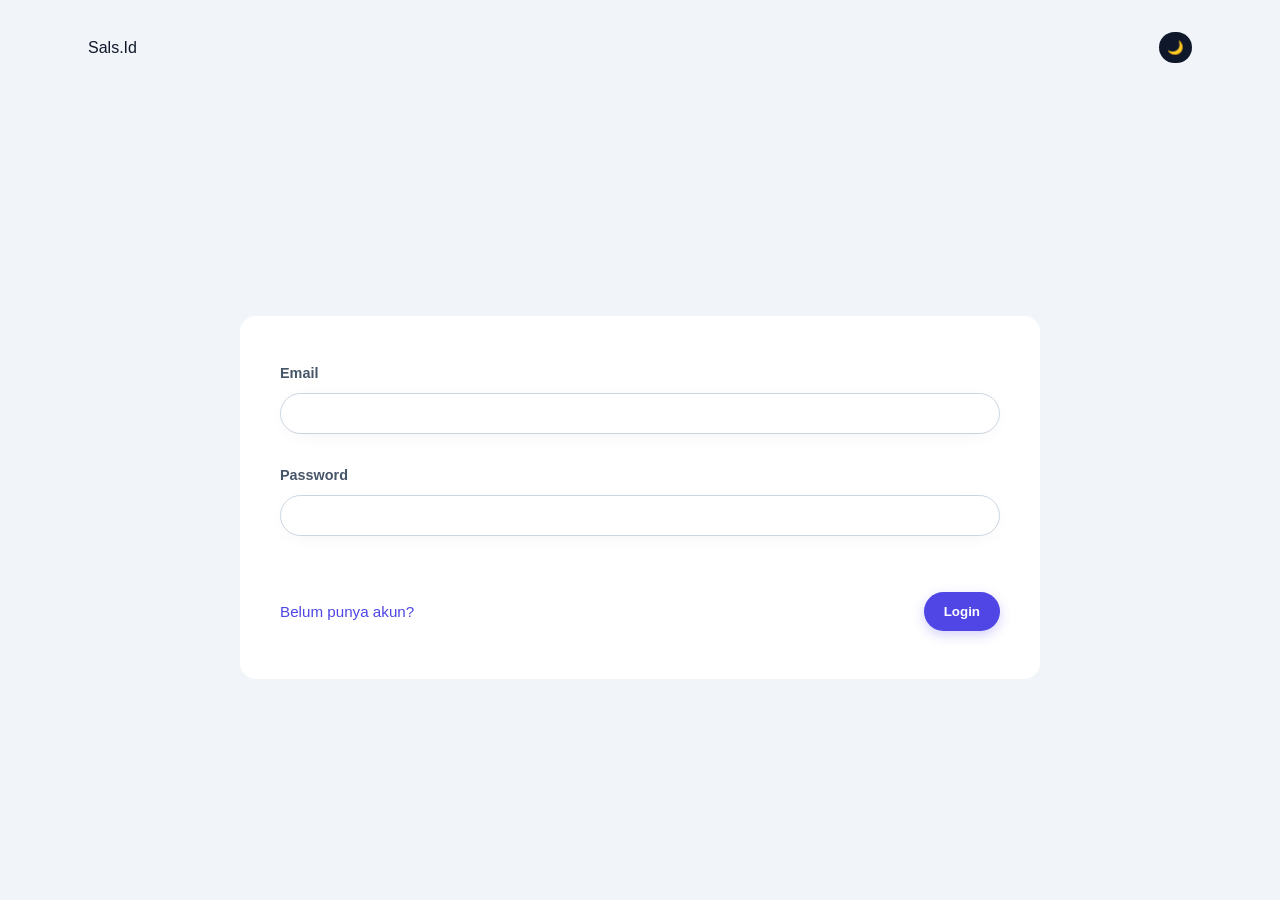
==== index.html @ 84b8e4a4 "first commit" ====
<!doctype html>
<html lang="en">
  <head>
    <meta charset="UTF-8" />
    <meta name="viewport" content="width=device-width, initial-scale=1.0" />
    <link rel="stylesheet" href="style.css" />
    <title>Fake-Login</title>
  </head>
  <body>
    <header class="site-header">
      <div class="container header-inner">
        <span>Sals.Id</span>
        <button id="darkBtn" class="circle-btn">🌙</button>
      </div>
    </header>

    <main class="box-login">
      <div class="container">
        <form id="loginForm">
          <div class="login-container">
            <div class="email-container">
              <label for="loginEmail" class="email-text">Email</label>
              <input type="email" id="loginEmail" class="email-input" />
            </div>
            <div class="password-container">
              <label for="loginPassword" class="password-text">Password</label>
              <input
                type="password"
                id="loginPassword"
                class="password-input"
              />
            </div>
            <div class="button-container">
              <a href="register.html" id="signUp" class="sign-up"
                >Belum punya akun?</a
              >
              <button id="loginBtn" class="btn btn-primary" type="submit">
                Login
              </button>
            </div>
          </div>
        </form>
      </div>
    </main>

    <script src="script.js"></script>
  </body>
</html>
---- style.css ----
* {
  margin: 0;
  padding: 0;
  box-sizing: border-box;
}

:root {
  --primary: #6366f1;
  --primary-dark: #4f46e5;
  --primary-light: #a5b4fc;
  --secondary: #ec489a;
  --dark: #0f172a;
  --gray-800: #1e293b;
  --gray-600: #475569;
  --gray-400: #94a3b8;
  --gray-200: #e2e8f0;
  --gray-100: #f1f5f9;
  --gray-50: #f7f7f7;
  --white: #ffffff;

  --border-input: #cbd5e1;
  --focus-input: #3b82f6;

  --radius-sm: 1rem;
  --radius-pill: 999px;
}

body {
  min-height: 100vh;
  display: flex;
  flex-direction: column;
  font-family: Arial, Helvetica, sans-serif;
  background-color: var(--gray-100);
  color: var(--dark);
  transition: 0.3s ease;
}

body.dark-mode {
  background-color: var(--dark);
  color: var(--white);
}

body.dark-mode .circle-btn {
  background-color: var(--white);
}

body.dark-mode .login-container {
  background-color: var(--gray-800);
  color: var(--white);
}

body.dark-mode .email-container label,
body.dark-mode .password-container label,
body.dark-mode .confirm-password-container label {
  color: var(--white);
}

body.dark-mode .email-input,
body.dark-mode .password-input {
  background-color: var(--dark);
  border: 1px solid var(--gray-600)
}

.container {
  width: 100%;
  max-width: 1200px;
  margin-inline: auto;
  padding: 0 3rem;
}

.header-inner {
  display: flex;
  justify-content: space-between;
  align-items: center;
  padding: 2rem 3rem;
}

.box-login {
  flex: 1;
  display: flex;
  justify-content: center;
  align-items: center;
}

.login-container {
  display: flex;
  flex-direction: column;
  background-color: var(--white);
  gap: 2rem;
  padding: 3rem 2.5rem;
  width: 100%;
  margin-inline: auto;
  max-width: 800px;
  border-radius: var(--radius-sm);
}

.email-container label,
.password-container label,
.confirm-password-container label {
  display: inline-block;
  font-size: 0.9rem;
  font-weight: 600;
  margin-bottom: 0.5rem;
  color: var(--gray-600);
}

.email-input,
.password-input {
  width: 100%;
  margin-top: 0.25rem;
  padding: 0.75rem 1.25rem;
  border: 1px solid var(--border-input);
  box-shadow: 0 4px 24px -12px rgba(0, 0, 0, 0.12);
  border-radius: var(--radius-pill);
}

.email-input:focus,
.password-input:focus {
  outline: 1px solid var(--focus-input);
}

.button-container {
  display: flex;
  justify-content: space-between;
  align-items: center;
  margin-top: 1.5rem;
}

.btn {
  border: none;
  padding: 0.75rem 1.25rem;
  border-radius: var(--radius-pill);
  font-weight: 600;
  cursor: pointer;
  transition: 0.25s ease;
}

.btn-primary {
  color: var(--white);
  background-color: var(--primary-dark);
  box-shadow: 0 4px 12px rgba(79, 70, 229, 0.25);
}

.btn-primary:hover {
  background-color: var(--primary);
}

.circle-btn {
  background-color: var(--dark);
  padding: 0.5rem;
  border: none;
  border-radius: var(--radius-pill);
}

.sign-up {
  text-decoration: none;
  color: var(--primary-dark);
  font-size: 0.95rem;
  transition: 0.25s ease;
}

.sign-up:hover {
  color: var(--primary);
}
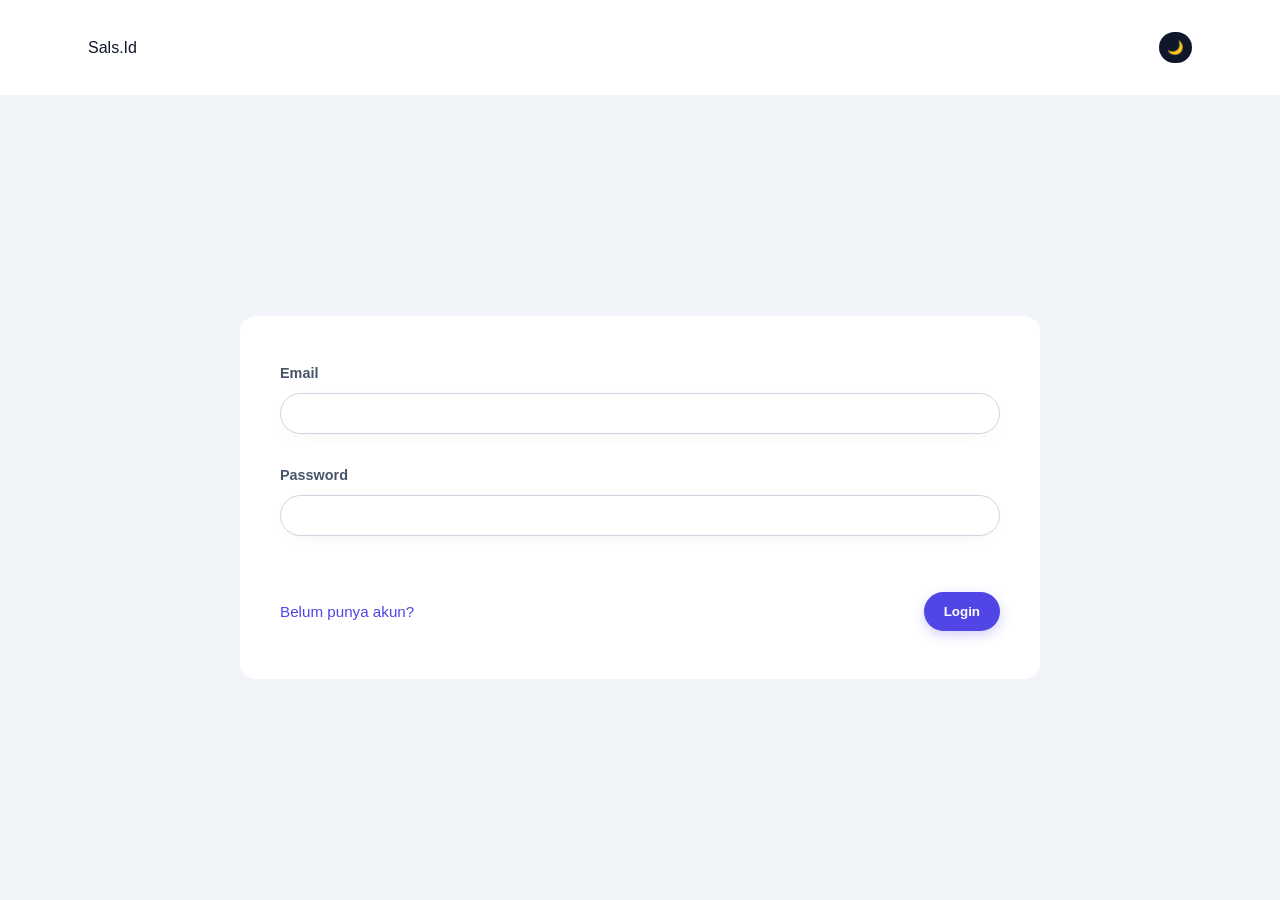
==== commit e4f74600: "feat: add dashboard and logout functionality" ====
--- a/index.html
+++ b/index.html
@@ -14,10 +14,10 @@
       </div>
     </header>
 
-    <main class="box-login">
+    <main class="box-position">
       <div class="container">
         <form id="loginForm">
-          <div class="login-container">
+          <div class="box-container">
             <div class="email-container">
               <label for="loginEmail" class="email-text">Email</label>
               <input type="email" id="loginEmail" class="email-input" />
--- a/style.css
+++ b/style.css
@@ -40,11 +40,16 @@
   color: var(--white);
 }
 
+body.dark-mode .site-header {
+  background-color: var(--gray-800);
+  color: var(--white);
+}
+
 body.dark-mode .circle-btn {
   background-color: var(--white);
 }
 
-body.dark-mode .login-container {
+body.dark-mode .box-container {
   background-color: var(--gray-800);
   color: var(--white);
 }
@@ -58,7 +63,8 @@
 body.dark-mode .email-input,
 body.dark-mode .password-input {
   background-color: var(--dark);
-  border: 1px solid var(--gray-600)
+  color: var(--white);
+  border: 1px solid var(--gray-600);
 }
 
 .container {
@@ -68,6 +74,11 @@
   padding: 0 3rem;
 }
 
+.site-header {
+  background-color: var(--white);
+  color: var(--dark);
+}
+
 .header-inner {
   display: flex;
   justify-content: space-between;
@@ -75,14 +86,14 @@
   padding: 2rem 3rem;
 }
 
-.box-login {
+.box-position {
   flex: 1;
   display: flex;
   justify-content: center;
   align-items: center;
 }
 
-.login-container {
+.box-container {
   display: flex;
   flex-direction: column;
   background-color: var(--white);
@@ -117,6 +128,16 @@
 .email-input:focus,
 .password-input:focus {
   outline: 1px solid var(--focus-input);
+}
+
+.title-dashboard{
+  margin-top: 2rem;
+  text-align: center;
+}
+
+.user-email{
+  margin-top: 1rem;
+  text-align: center;
 }
 
 .button-container {
@@ -162,3 +183,15 @@
 .sign-up:hover {
   color: var(--primary);
 }
+
+.logout-btn {
+  display: inline-block;
+  margin-top: 1.5rem;
+  text-decoration: none;
+  color: var(--primary-dark);
+  transition: 0.25s ease;
+}
+
+.logout-btn:hover {
+  color: var(--primary);
+}
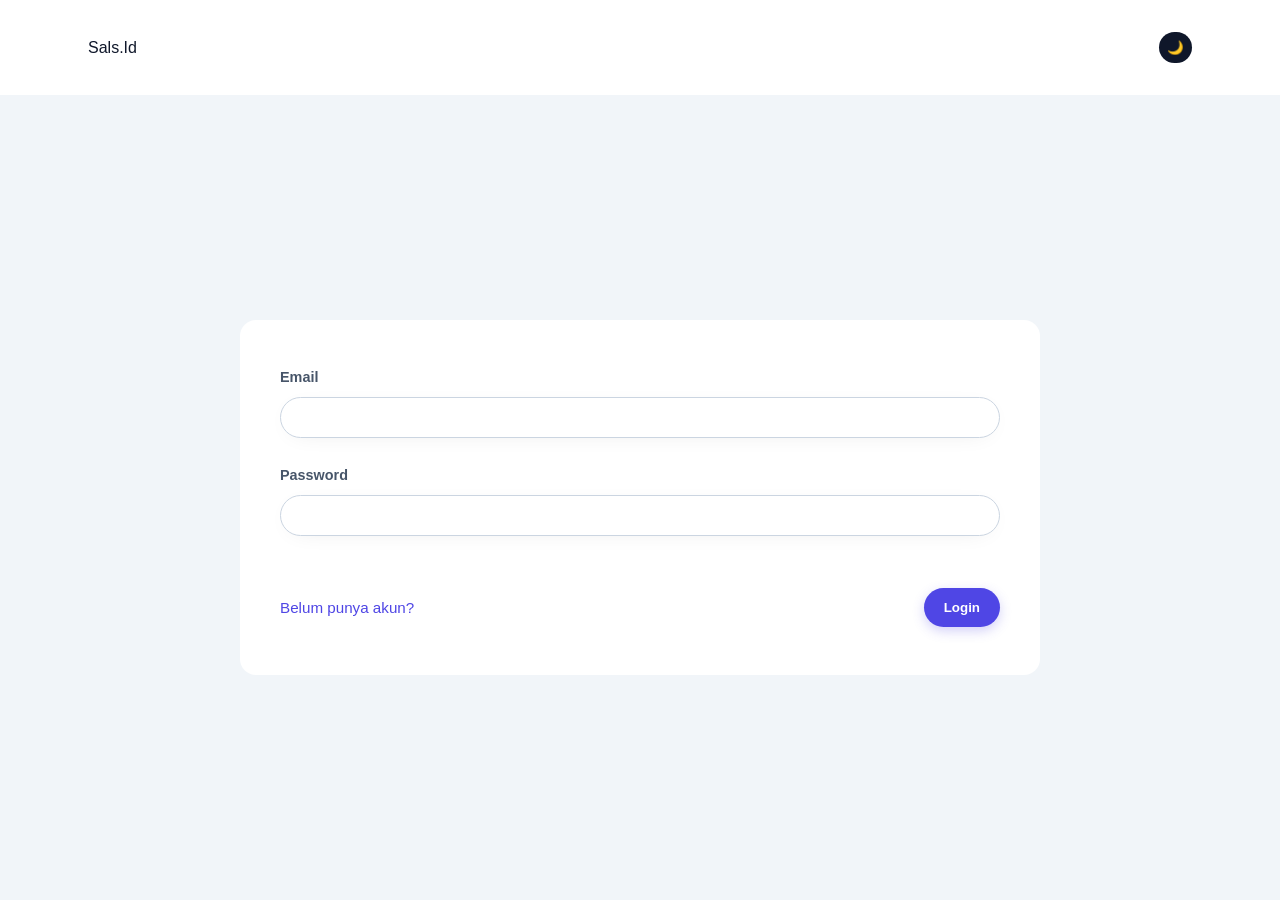
==== commit c7545f86: "feat: add validation error messages" ====
--- a/index.html
+++ b/index.html
@@ -21,6 +21,7 @@
             <div class="email-container">
               <label for="loginEmail" class="email-text">Email</label>
               <input type="email" id="loginEmail" class="email-input" />
+              <small id="emailError" class="error-text"></small>
             </div>
             <div class="password-container">
               <label for="loginPassword" class="password-text">Password</label>
@@ -29,6 +30,7 @@
                 id="loginPassword"
                 class="password-input"
               />
+              <small id="passwordError" class="error-text"></small>
             </div>
             <div class="button-container">
               <a href="register.html" id="signUp" class="sign-up"
--- a/style.css
+++ b/style.css
@@ -97,7 +97,7 @@
   display: flex;
   flex-direction: column;
   background-color: var(--white);
-  gap: 2rem;
+  gap: 1.5rem;
   padding: 3rem 2.5rem;
   width: 100%;
   margin-inline: auto;
@@ -125,17 +125,25 @@
   border-radius: var(--radius-pill);
 }
 
+.error-text {
+  display: flex;
+  font-size: 0.9rem;
+  padding-top: 0.25rem;
+  margin-left: 1rem;
+  color: red;
+}
+
 .email-input:focus,
 .password-input:focus {
   outline: 1px solid var(--focus-input);
 }
 
-.title-dashboard{
+.title-dashboard {
   margin-top: 2rem;
   text-align: center;
 }
 
-.user-email{
+.user-email {
   margin-top: 1rem;
   text-align: center;
 }
@@ -195,3 +203,7 @@
 .logout-btn:hover {
   color: var(--primary);
 }
+
+.pd-top-btm-24 {
+  padding-block: 2rem;
+}
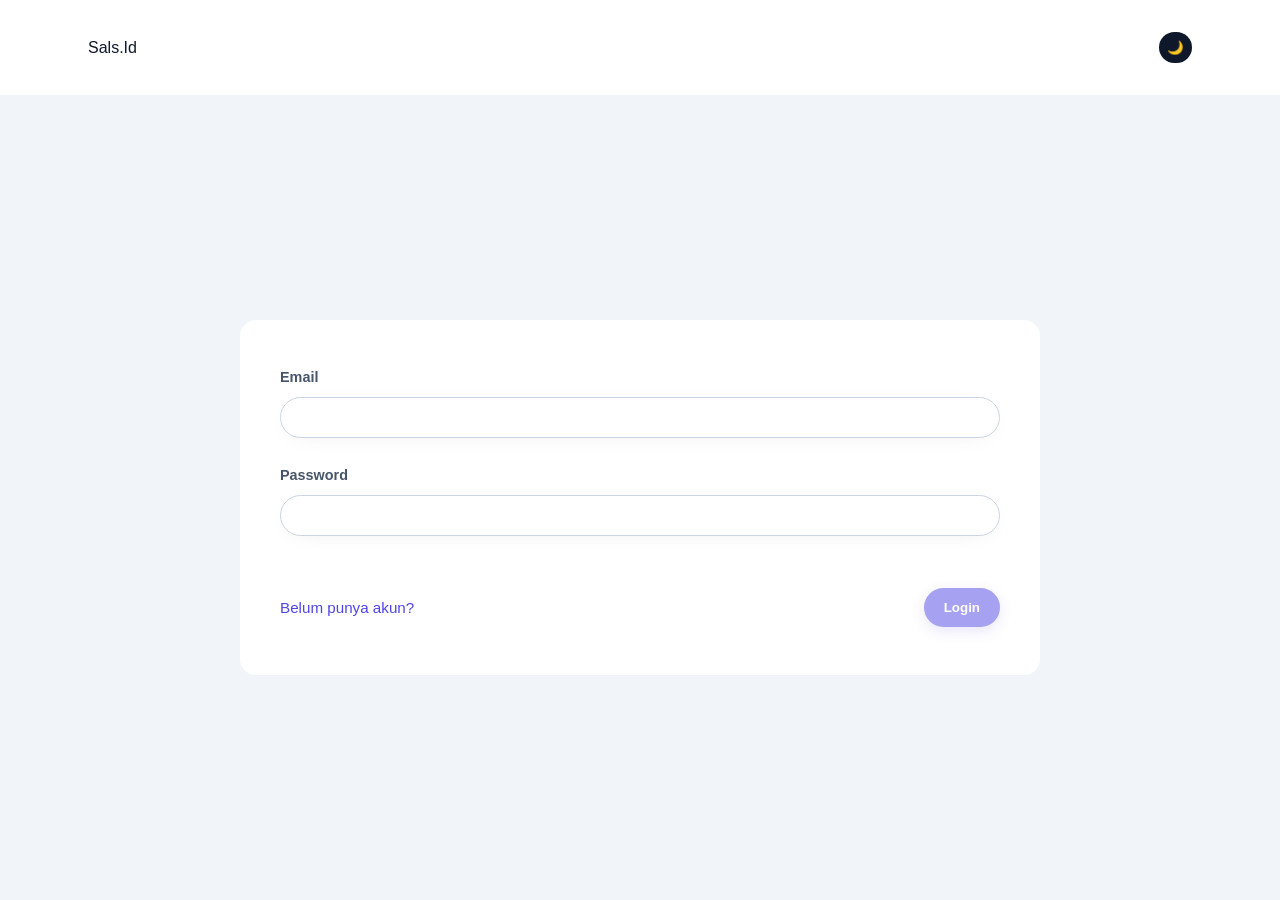
==== commit ef9ebf51: "change file name" ====
--- a/index.html
+++ b/index.html
@@ -3,7 +3,7 @@
   <head>
     <meta charset="UTF-8" />
     <meta name="viewport" content="width=device-width, initial-scale=1.0" />
-    <link rel="stylesheet" href="style.css" />
+    <link rel="stylesheet" href="css/style.css" />
     <title>Fake-Login</title>
   </head>
   <body>
@@ -45,6 +45,6 @@
       </div>
     </main>
 
-    <script src="script.js"></script>
+    <script type="module" src="js/login.js"></script>
   </body>
 </html>
--- a/css/style.css
+++ b/css/style.css
@@ -0,0 +1,226 @@
+* {
+  margin: 0;
+  padding: 0;
+  box-sizing: border-box;
+}
+
+:root {
+  --primary: #6366f1;
+  --primary-dark: #4f46e5;
+  --primary-light: #a5b4fc;
+  --secondary: #ec489a;
+  --dark: #0f172a;
+  --gray-800: #1e293b;
+  --gray-600: #475569;
+  --gray-400: #94a3b8;
+  --gray-200: #e2e8f0;
+  --gray-100: #f1f5f9;
+  --gray-50: #f7f7f7;
+  --white: #ffffff;
+
+  --border-input: #cbd5e1;
+  --focus-input: #3b82f6;
+
+  --radius-sm: 1rem;
+  --radius-pill: 999px;
+}
+
+body {
+  min-height: 100vh;
+  display: flex;
+  flex-direction: column;
+  font-family: Arial, Helvetica, sans-serif;
+  background-color: var(--gray-100);
+  color: var(--dark);
+  transition: 0.3s ease;
+}
+
+body.dark-mode {
+  background-color: var(--dark);
+  color: var(--white);
+}
+
+body.dark-mode .site-header {
+  background-color: var(--gray-800);
+  color: var(--white);
+}
+
+body.dark-mode .circle-btn {
+  background-color: var(--white);
+}
+
+body.dark-mode .box-container {
+  background-color: var(--gray-800);
+  color: var(--white);
+}
+
+body.dark-mode .email-container label,
+body.dark-mode .password-container label,
+body.dark-mode .confirm-password-container label {
+  color: var(--white);
+}
+
+body.dark-mode .email-input,
+body.dark-mode .password-input {
+  background-color: var(--dark);
+  color: var(--white);
+  border: 1px solid var(--gray-600);
+}
+
+.container {
+  width: 100%;
+  max-width: 1200px;
+  margin-inline: auto;
+  padding: 0 3rem;
+}
+
+.site-header {
+  background-color: var(--white);
+  color: var(--dark);
+}
+
+.header-inner {
+  display: flex;
+  justify-content: space-between;
+  align-items: center;
+  padding: 2rem 3rem;
+}
+
+.box-position {
+  flex: 1;
+  display: flex;
+  justify-content: center;
+  align-items: center;
+}
+
+.box-container {
+  display: flex;
+  flex-direction: column;
+  background-color: var(--white);
+  gap: 1.5rem;
+  padding: 3rem 2.5rem;
+  width: 100%;
+  margin-inline: auto;
+  max-width: 800px;
+  border-radius: var(--radius-sm);
+}
+
+.email-container label,
+.password-container label,
+.confirm-password-container label {
+  display: inline-block;
+  font-size: 0.9rem;
+  font-weight: 600;
+  margin-bottom: 0.5rem;
+  color: var(--gray-600);
+}
+
+.email-input,
+.password-input {
+  width: 100%;
+  margin-top: 0.25rem;
+  padding: 0.75rem 1.25rem;
+  border: 1px solid var(--border-input);
+  box-shadow: 0 4px 24px -12px rgba(0, 0, 0, 0.12);
+  border-radius: var(--radius-pill);
+}
+
+.error-text {
+  display: flex;
+  font-size: 0.9rem;
+  padding-top: 0.25rem;
+  margin-left: 1rem;
+  color: red;
+}
+
+.email-input:focus,
+.password-input:focus {
+  outline: 1px solid var(--focus-input);
+}
+
+.email-input:focus.error,
+.password-input:focus.error {
+  border-color: red;
+  outline-color: red;
+}
+
+.email-input:focus.valid,
+.password-input:focus.valid {
+  border-color: green;
+  outline-color: green;
+}
+
+.title-dashboard {
+  margin-top: 2rem;
+  text-align: center;
+}
+
+.user-email {
+  margin-top: 1rem;
+  text-align: center;
+}
+
+.button-container {
+  display: flex;
+  justify-content: space-between;
+  align-items: center;
+  margin-top: 1.5rem;
+}
+
+.btn {
+  border: none;
+  padding: 0.75rem 1.25rem;
+  border-radius: var(--radius-pill);
+  font-weight: 600;
+  cursor: pointer;
+  transition: 0.25s ease;
+}
+
+.btn.btn-primary:disabled{
+  opacity: 0.5;
+  cursor: not-allowed;
+}
+
+.btn-primary {
+  color: var(--white);
+  background-color: var(--primary-dark);
+  box-shadow: 0 4px 12px rgba(79, 70, 229, 0.25);
+}
+
+.btn-primary:hover {
+  background-color: var(--primary);
+}
+
+.circle-btn {
+  background-color: var(--dark);
+  padding: 0.5rem;
+  border: none;
+  border-radius: var(--radius-pill);
+}
+
+.sign-up {
+  text-decoration: none;
+  color: var(--primary-dark);
+  font-size: 0.95rem;
+  transition: 0.25s ease;
+}
+
+.sign-up:hover {
+  color: var(--primary);
+}
+
+.logout-btn {
+  display: inline-block;
+  margin-top: 1.5rem;
+  text-decoration: none;
+  color: var(--primary-dark);
+  transition: 0.25s ease;
+}
+
+.logout-btn:hover {
+  color: var(--primary);
+}
+
+.pd-top-btm-24 {
+  padding-block: 2rem;
+}
